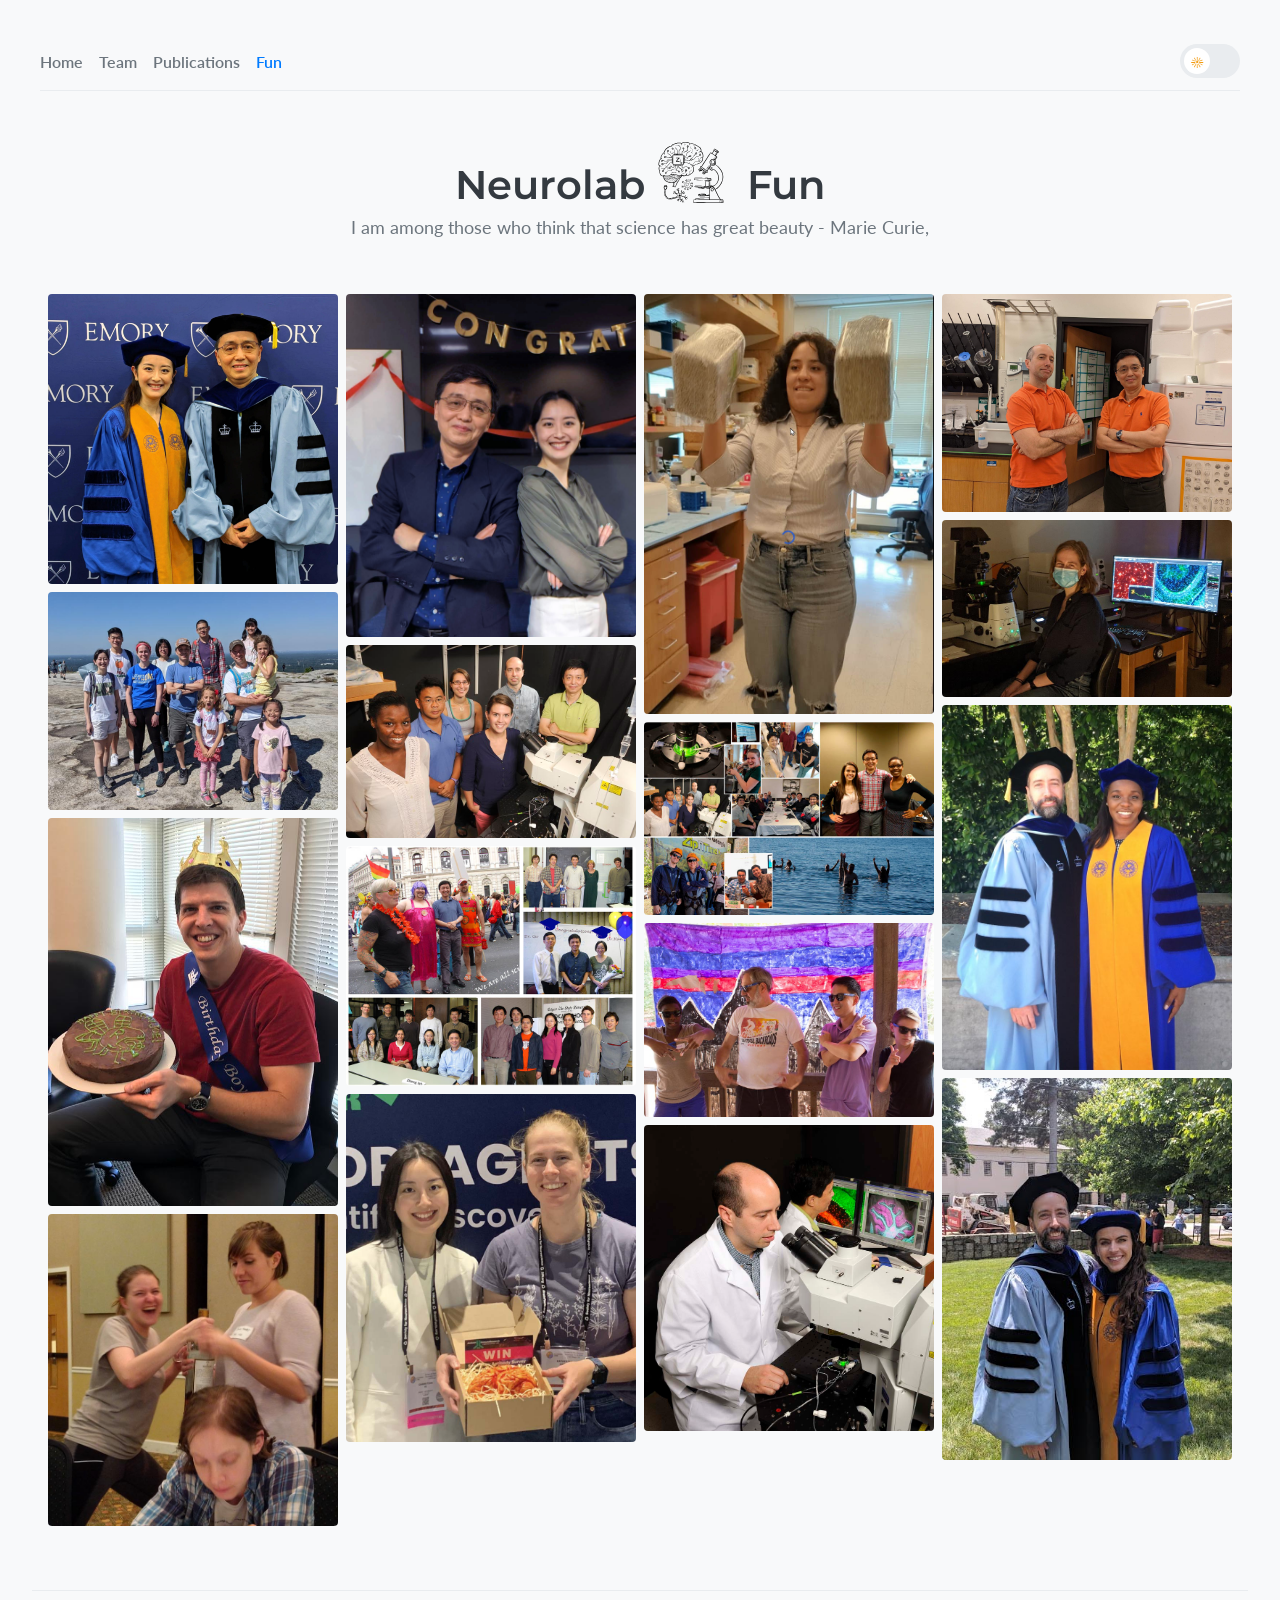
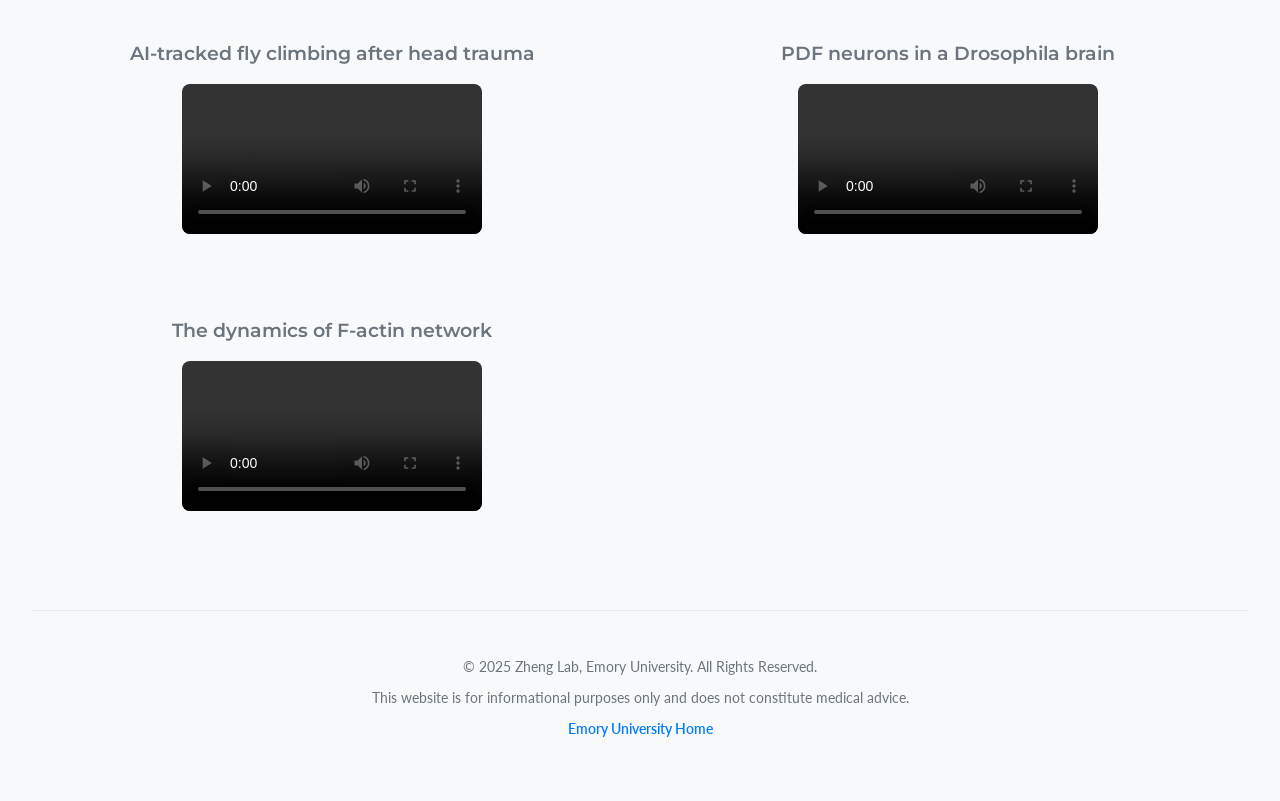
==== gallery.html @ 77c51990 "Final for sure" ====
<!DOCTYPE html>
<html lang="en">
  <head>
    <meta charset="UTF-8" />
    <meta name="viewport" content="width=device-width, initial-scale=1.0" />
    <title>Neurolab at Emory University</title>

    <!-- Link to the external stylesheet -->
    <link rel="stylesheet" href="assets/style.css" />

    <link rel="preconnect" href="https://fonts.googleapis.com" />
    <link rel="preconnect" href="https://fonts.gstatic.com" crossorigin />
    <link
      href="https://fonts.googleapis.com/css2?family=Lato:wght@400;700&family=Montserrat:wght@400;600&display=swap"
      rel="stylesheet"
    />
  </head>
  <body>
    <!-- NEW, COMPACT NAVIGATION HEADER -->
    <nav class="main-nav">
      <div class="nav-links">
        <a href="index.html">Home</a>
        <a href="team.html">Team</a>
        <a href="publications.html">Publications</a>
        <a href="gallery.html" class="active">Fun</a>
      </div>
      <div class="theme-switch-wrapper">
        <label class="theme-switch" for="checkbox">
          <input type="checkbox" id="checkbox" />
          <div class="slider round"></div>
        </label>
      </div>
    </nav>
    <!-- SIMPLIFIED PAGE HEADER -->
    <header class="page-header">
      <h1>
        Neurolab
        <img
          src="/pics/logo-dark.svg"
          alt="lab logo"
          id="logo-image"
          style="height: 70px; vertical-align: bottom; margin-right: 10px"
        />
        Fun
      </h1>
      <p class="subtitle">
        I am among those who think that science has great beauty - Marie
        Curie,
      </p>
    </header>

    <!-- Main Content Area -->
    <main>
      <!-- Photo Grid from your old file -->
      <div class="gallery-row">
        <div class="gallery-column">
          <img src="pics/fun/Sherry-PhD.jpg" alt="Sherry Ye PhD" />
          <img src="pics/fun/Lab-mountain2021.jpg" alt="team building" />
          <img src="pics/fun/Joe-Bday.jpg" alt="Joe Behnke birthday" />
          <img src="pics/fun/Pollitt-best.jpg" alt="NS retreat" />
          <!-- <img
            src="pics/fun/Kate-Sherry-SfN.jpg"
            alt="Kate poster at SfN2022"
          /> -->
        </div>
        <div class="gallery-column">
          <img src="pics/fun/Sherry-defense.jpg" alt="Sherry Ye defense" />
          <img src="pics/fun/Zhenglab-emory.jpg" alt="Zheng lab team 2013" />
          <!-- <img
            src="pics/fun/Julia-return2022.jpg"
            alt="Julia Omotade returns 2022"
          /> -->
          <img src="pics/fun/jersey-time.jpg" alt="Zheng lab - Jersey years" />
          <img
            src="pics/fun/Kate-Sherry-SfN2.jpg"
            alt="Kate and Sherry at SfN2022"
          />
        </div>
        <div class="gallery-column">
          <img
            src="pics/fun/Steen-lifting.jpg"
            alt="Shuristeen does the lifting"
          />
          <img src="pics/fun/Emory-fun.jpg" alt="Zheng lab - Emory years" />
          <img src="pics/fun/Julia-amanda-me.jpg" alt="BCDB retreat 2011" />
          <!-- <img src="pics/fun/J-Z.jpg" alt="James being cool" /> -->
          <img src="pics/fun/Ken-James-scope.jpg" alt="Ken at 2P scope" />
        </div>
        <div class="gallery-column">
          <img src="pics/fun/Ken-vs-James.jpg" alt="Orange county" />
          <img src="pics/fun/Kate-Hardin working.jpg" alt="Kate at the scope" />
          <!--<img
            src="pics/fun/Bettina-James.jpg"
            alt="James and Bettina at Chile meeting 2019"
          /> -->
          <img
            src="pics/fun/commence-Julia.jpg"
            alt="Julia Omotade commencement"
          />
          <img
            src="pics/fun/commence-amanda.jpg"
            alt="Amanda York Commencement"
          />
        </div>
      </div>

      <!-- Video Section -->
      <div class="video-section">
        <div class="video-grid">
          <div class="video-wrapper">
            <h3>AI-tracked fly climbing after head trauma</h3>
            <video controls>
              <source src="video/Flies-tracked.mp4" type="video/mp4" />
              Your browser does not support the video tag.
            </video>
          </div>
          <div class="video-wrapper">
            <h3>PDF neurons in a Drosophila brain</h3>
            <video controls>
              <source src="video/PDF-3D_540p.mp4" type="video/mp4" />
              Your browser does not support the video tag.
            </video>
          </div>
          <div class="video-wrapper">
            <h3>The dynamics of F-actin network</h3>
            <video controls>
              <source src="video/3D-SIM.mp4" type="video/mp4" />
              Your browser does not support the video tag.
            </video>
          </div>
      </div>
    </main>
    <!-- JavaScript for theme switching -->
    <script>
      document.addEventListener("DOMContentLoaded", () => {
        const toggleSwitch = document.querySelector(
          '.theme-switch input[type="checkbox"]'
        );

        // MODIFICATION 2: Find the logo image element
        const logoImage = document.getElementById("logo-image");

        function setTheme(theme) {
          if (theme === "dark") {
            document.documentElement.setAttribute("data-theme", "dark");
            toggleSwitch.checked = true;
            // Change the logo to the light version for dark backgrounds
            if (logoImage) logoImage.src = "pics/logo-light.svg";
          } else {
            document.documentElement.setAttribute("data-theme", "light");
            toggleSwitch.checked = false;
            // Change the logo to the dark version for light backgrounds
            if (logoImage) logoImage.src = "pics/logo-dark.svg";
          }
        }
        function switchTheme(e) {
          const newTheme = e.target.checked ? "dark" : "light";
          setTheme(newTheme);
          localStorage.setItem("theme", newTheme);
        }
        toggleSwitch.addEventListener("change", switchTheme, false);
        const savedTheme = localStorage.getItem("theme");
        const systemPrefersDark = window.matchMedia(
          "(prefers-color-scheme: dark)"
        ).matches;
        if (savedTheme) {
          setTheme(savedTheme);
        } else {
          setTheme(systemPrefersDark ? "dark" : "light");
        }
        window
          .matchMedia("(prefers-color-scheme: dark)")
          .addEventListener("change", (e) => {
            if (!localStorage.getItem("theme")) {
              setTheme(e.matches ? "dark" : "light");
            }
          });
      });
    </script>
    
    <!-- Your standard footer -->
    <footer>
      <div class="footer-content">
        <p>&copy; 2025 Zheng Lab, Emory University. All Rights Reserved.</p>
        <p>
          This website is for informational purposes only and does not
          constitute medical advice.
        </p>
        <a
          href="https://www.emory.edu"
          target="_blank"
          rel="noopener noreferrer"
          >Emory University Home</a
        >
      </div>
    </footer>

    <!-- Your standard script -->
    <script>
      // ... (The same theme-switcher script from your other pages) ...
    </script>
  </body>
</html>
---- assets/style.css ----
/* --- 1. CSS VARIABLES FOR THEMES --- */
:root {
  /* Light Mode (Default) */
  --bg-color: #f8f9fa;
  --text-color: #343a40;
  --card-bg-color: #ffffff;
  --card-shadow: 0 4px 15px rgba(0, 0, 0, 0.07);
  --card-hover-shadow: 0 8px 25px rgba(0, 0, 0, 0.1);
  --subtitle-color: #6c757d;
  --tag-bg-color: #e9ecef;
  --tag-text-color: #495057;
  --link-color: #007bff;
  --toggle-bg: #e9ecef;
  --toggle-fg: #ffffff;
  --sun-color: #f39c12;
  --moon-color: #6c757d;
}

[data-theme="dark"] {
  /* Dark Mode */
  --bg-color: #121212;
  --text-color: #e0e0e0;
  --card-bg-color: #1e1e1e;
  --card-shadow: 0 4px 15px rgba(0, 0, 0, 0.2);
  --card-hover-shadow: 0 8px 25px rgba(0, 0, 0, 0.3);
  --subtitle-color: #888;
  --tag-bg-color: #333;
  --tag-text-color: #bbb;
  --link-color: #87ceeb; /* Sky Blue */
  --toggle-bg: #333;
  --toggle-fg: #121212;
  --sun-color: #e0e0e0;
  --moon-color: #f1c40f;
}

/* --- 2. GENERAL STYLES --- */
html {
  box-sizing: border-box;
  scroll-behavior: smooth;
}
*,
*::before,
*::after {
  box-sizing: inherit;
}

body {
  font-family: "Lato", sans-serif;
  background-color: var(--bg-color);
  color: var(--text-color);
  margin: 0;
  padding: 2rem;
  transition: background-color 0.3s ease, color 0.3s ease;
}

h1,
h2,
h3 {
  font-family: "Montserrat", sans-serif;
  font-weight: 600;
}

/* --- NAVIGATION HEADER STYLES --- */
.main-nav {
  display: flex;
  justify-content: space-between;
  align-items: center;
  max-width: 1200px;
  margin: 0 auto 3rem auto;
  padding: 0.75rem 0;
  border-bottom: 1px solid var(--tag-bg-color);
}

.nav-links {
  display: flex;
  gap: 1rem;
}

.nav-links a {
  text-decoration: none;
  color: var(--subtitle-color);
  font-weight: 600;
  font-size: 1rem;
  transition: color 0.2s ease;
}

.nav-links a:hover {
  color: var(--link-color);
}

.nav-links a.active {
  color: var(--link-color);
}

/* --- HEADER AND LAYOUT --- */
.page-header {
  text-align: center;
  margin-bottom: 3rem;
}

.page-header h1 {
  font-size: 2.5rem;
  margin-bottom: 0.5rem;
}

.page-header .subtitle {
  font-size: 1.1rem;
  color: var(--subtitle-color);
  max-width: 600px;
  margin: 0 auto;
}

/* --- GRID STYLES (FOR BOTH PAGES) --- */
.research-grid,
.team-grid {
  display: grid;
  gap: 2rem;
  max-width: 1200px;
  margin: 0 auto;
}

.research-grid {
  grid-template-columns: repeat(3, 1fr);
}

.team-grid {
  grid-template-columns: repeat(4, 1fr);
}

/* --- CARD STYLES --- */

/* Research Page Card */
.project-card {
  background-color: var(--card-bg-color);
  border-radius: 8px;
  box-shadow: var(--card-shadow);
  overflow: hidden;
  display: flex;
  flex-direction: column;
  transition: transform 0.3s ease, box-shadow 0.3s ease,
    background-color 0.3s ease;
}

.project-card:hover {
  transform: scale(1.03);
  box-shadow: var(--card-hover-shadow);
}

.project-card img {
  width: 100%;
  height: 225px;
  object-fit: cover;
  filter: brightness(0.95);
}

.project-card .card-content {
  padding: 1.5rem;
  display: flex;
  flex-direction: column;
  flex-grow: 1;
}

.project-card .project-title {
  font-size: 1.25rem;
  margin-top: 0;
  margin-bottom: 0.75rem;
}

.project-card .project-summary {
  font-size: 1rem;
  line-height: 1.6;
  color: var(--subtitle-color);
  flex-grow: 1;
}

.project-card .tags {
  margin-top: 1rem;
  margin-bottom: 1.5rem;
}

.project-card .tag {
  display: inline-block;
  background-color: var(--tag-bg-color);
  color: var(--tag-text-color);
  padding: 0.3rem 0.6rem;
  border-radius: 4px;
  font-size: 0.8rem;
  margin-right: 0.5rem;
  margin-bottom: 0.5rem;
}

.project-card .learn-more {
  color: var(--link-color);
  text-decoration: none;
  font-weight: 700;
  align-self: flex-end;
}

.project-card .learn-more:hover {
  text-decoration: underline;
}

/* Team Page Card */
.team-card {
  background-color: var(--card-bg-color);
  border-radius: 8px;
  box-shadow: var(--card-shadow);
  text-align: center;
  padding: 1.5rem;
  transition: transform 0.3s ease, box-shadow 0.3s ease,
    background-color 0.3s ease;
}

.team-card:hover {
  transform: scale(1.05);
  box-shadow: var(--card-hover-shadow);
}

/* --- MODIFIED FOR RESPONSIVENESS --- */
.team-card img {
  width: 90%; /* Use a percentage to allow shrinking */
  max-width: 140px; /* Set a max-width to prevent it getting too big */
  aspect-ratio: 5/5; /* Use aspect-ratio for a consistent oval shape (width/height) */
  border-radius: 40%;
  object-fit: cover;
  margin: 0 auto 1rem auto; /* Use auto margin to center the image */
  border: 3px solid var(--bg-color);
  display: block;
}

.team-card .name {
  font-size: 1.2rem;
  margin: 0;
}

.team-card .title {
  font-size: 0.9rem;
  color: var(--link-color);
  margin-top: 0.25rem;
}

.detailed-content {
  padding-top: 2rem;
  padding-left: 1rem;
  padding-right: 1rem;
  padding-bottom: 2rem;
  max-width: 1200px;  /* Same width as the other parts */
  margin: 0 auto; /* This will place the content in the center */
  background-color: var(--card-bg-color);
}
/* --- THEME TOGGLE SWITCH --- */
.theme-switch-wrapper {
  display: flex;
  align-items: center;
}

.theme-switch {
  display: inline-block;
  height: 34px;
  position: relative;
  width: 60px;
}

.theme-switch input {
  display: none;
}

.slider {
  background-color: var(--toggle-bg);
  bottom: 0;
  cursor: pointer;
  left: 0;
  position: absolute;
  right: 0;
  top: 0;
  transition: 0.4s;
  border-radius: 34px;
}

.slider:before {
  background-color: var(--toggle-fg);
  bottom: 4px;
  content: "";
  height: 26px;
  left: 4px;
  position: absolute;
  transition: 0.4s;
  width: 26px;
  border-radius: 50%;
  display: flex;
  align-items: center;
  justify-content: center;
  font-size: 16px;
}

.slider:before {
  content: "☀️";
  color: var(--sun-color);
}
input:checked + .slider:before {
  content: "🌙";
  color: var(--moon-color);
}
input:checked + .slider {
  background-color: var(--toggle-bg);
}
input:checked + .slider:before {
  transform: translateX(26px);
}

/* --- NEW: GALLERY STYLES --- */
.gallery-row {
  display: flex;
  flex-wrap: wrap;
  padding: 0 4px;
  max-width: 1200px;
  margin: 0 auto;
}

.gallery-column {
  flex: 25%;
  max-width: 25%;
  padding: 0 4px;
}

.gallery-column img {
  margin-top: 8px;
  vertical-align: middle;
  width: 100%;
  border-radius: 4px; /* Added for consistency */
}

.video-section {
  text-align: center;
  margin-top: 4rem;
  padding-top: 2rem;
  border-top: 1px solid var(--tag-bg-color);
}

.video-grid {
  display: grid;
  grid-template-columns: repeat(2, 1fr);
  gap: 2rem;
  max-width: 1200px;
  margin: 0 auto;
}

.video-wrapper {
  margin-bottom: 2rem;
}

.video-wrapper h3 {
  color: var(--subtitle-color);
}

.video-wrapper video {
  max-width: 100%;
  height: auto;
  border-radius: 8px;
}

/* --- RESPONSIVE DESIGN --- */
@media (max-width: 992px) {
  .research-grid {
    grid-template-columns: repeat(2, 1fr);
  }
  .team-grid {
    grid-template-columns: repeat(3, 1fr);
  }
}

@media (max-width: 768px) {
  body {
    padding: 1rem;
  }
  .page-header h1 {
    font-size: 2rem;
  }
  .research-grid {
    grid-template-columns: 1fr;
  }
  .team-grid {
    grid-template-columns: repeat(2, 1fr);
    gap: 1rem;
  }
  .main-nav {
    padding: 0.5rem 0;
  }
  .nav-links {
    gap: 1rem;
  }
  .nav-links a {
    font-size: 0.9rem;
  }
  /* Gallery responsive */
  .gallery-column {
    flex: 50%;
    max-width: 50%;
  }
  /* Make videos stack on mobile -> one column */
  .video-grid {
    grid-template-columns: 1fr;
  }
}

@media (max-width: 600px) {
  .gallery-column {
    flex: 100%;
    max-width: 100%;
  }
}

/* --- FOOTER STYLES --- */
footer {
  text-align: center;
  margin-top: 4rem;
  padding: 2rem;
  border-top: 1px solid var(--tag-bg-color);
  color: var(--subtitle-color);
  font-size: 0.9rem;
}

.footer-content {
  max-width: 1200px;
  margin: 0 auto;
}

footer a {
  color: var(--link-color);
  text-decoration: none;
  font-weight: 600;
}

footer a:hover {
  text-decoration: underline;
}
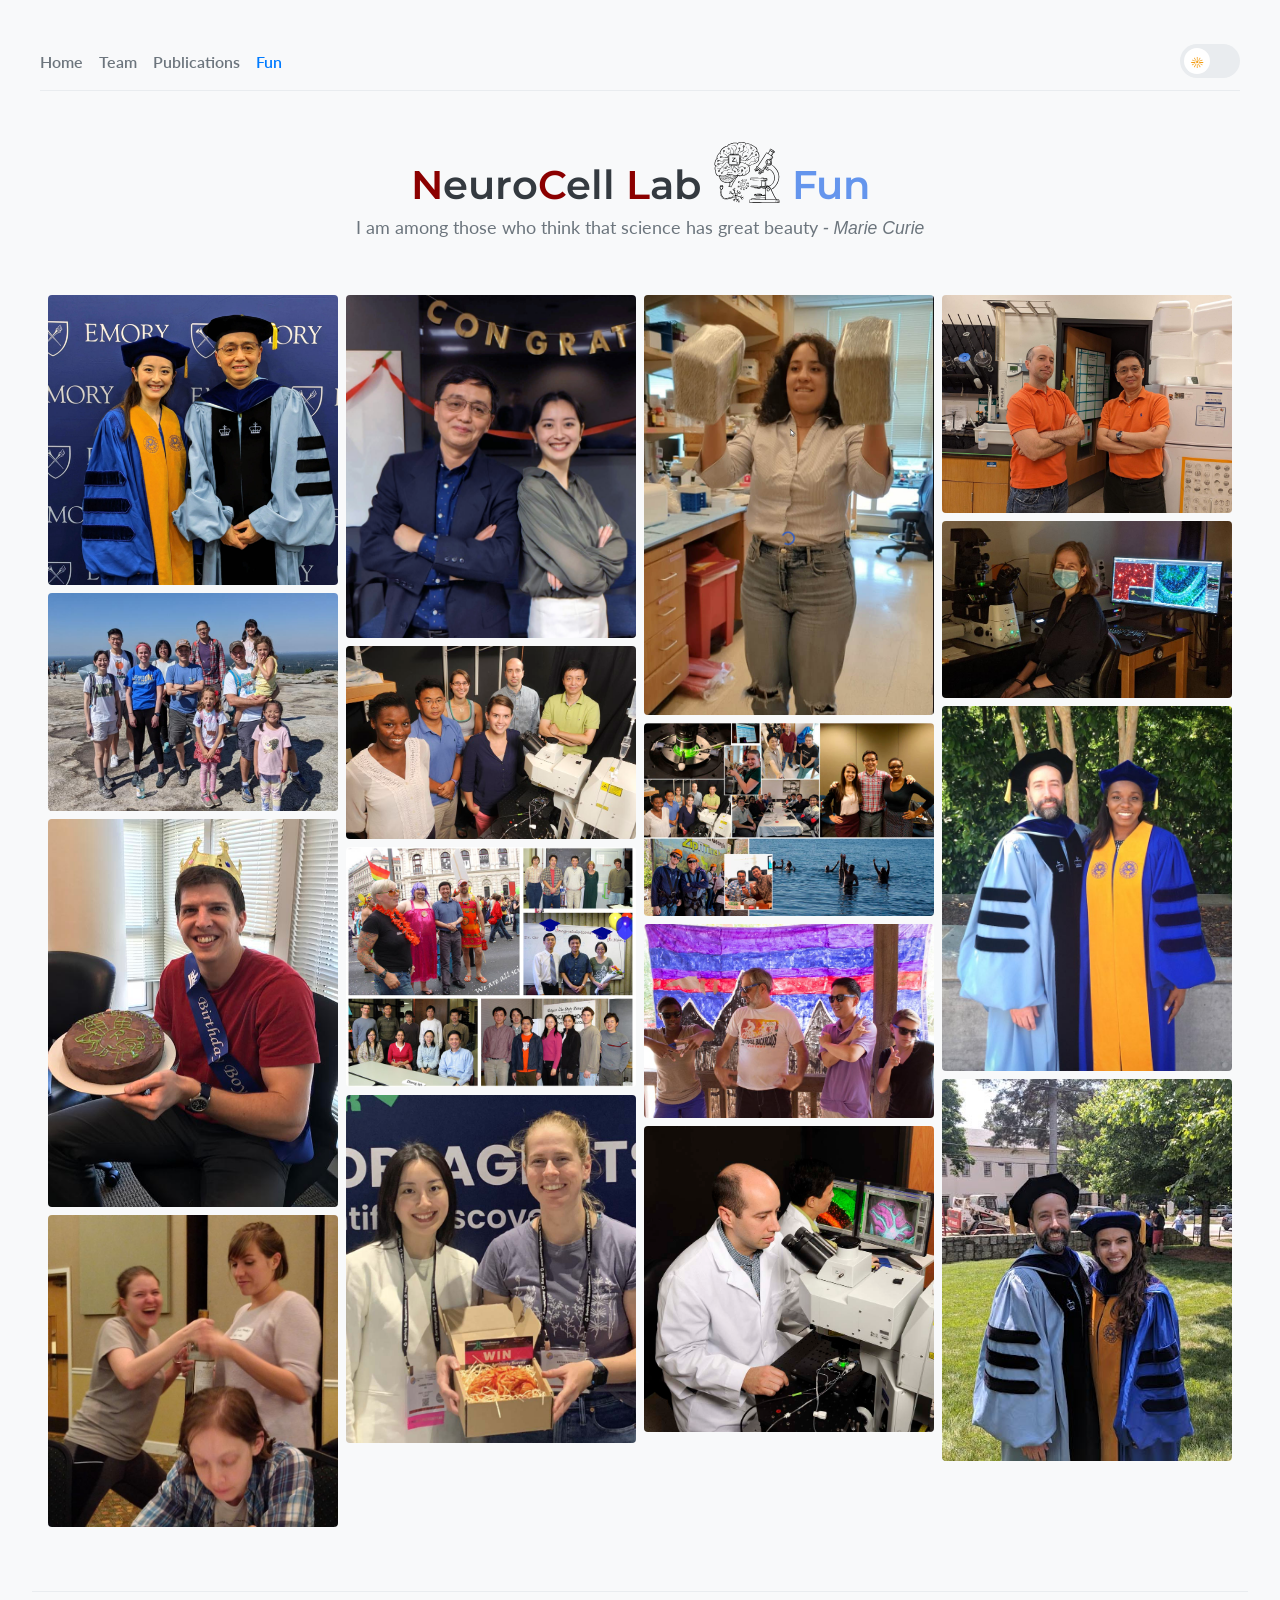
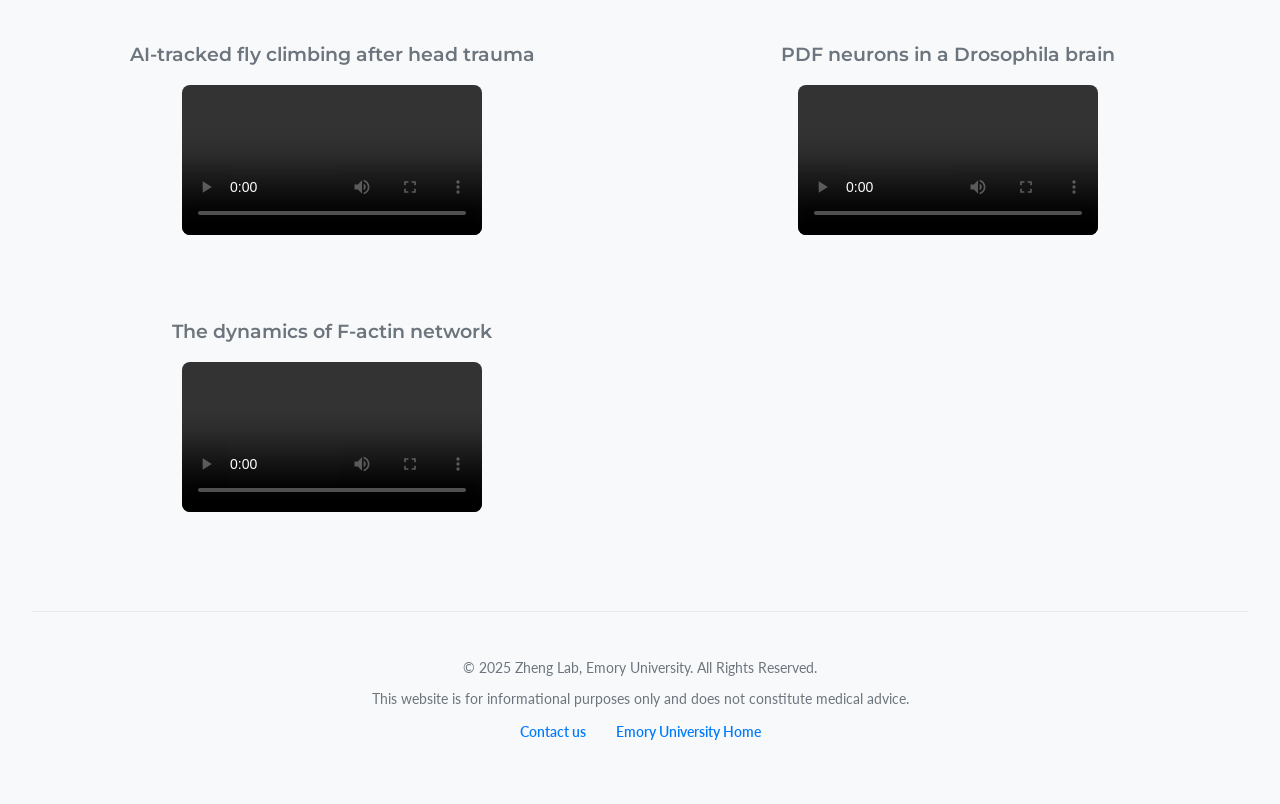
==== commit ed34217d: "Finalized changes for different lab name" ====
--- a/gallery.html
+++ b/gallery.html
@@ -3,7 +3,15 @@
   <head>
     <meta charset="UTF-8" />
     <meta name="viewport" content="width=device-width, initial-scale=1.0" />
-    <title>Neurolab at Emory University</title>
+    <script>
+      (function() {
+        // Check for a saved theme in localStorage, or check the OS preference
+        const theme = localStorage.getItem('theme') || (window.matchMedia('(prefers-color-scheme: dark)').matches ? 'dark' : 'light');
+        // Apply the theme to the <html> element immediately
+        document.documentElement.setAttribute('data-theme', theme);
+      })();
+    </script>
+    <title>NeuroCell Lab at Emory University</title>
 
     <!-- Link to the external stylesheet -->
     <link rel="stylesheet" href="assets/style.css" />
@@ -33,19 +41,9 @@
     </nav>
     <!-- SIMPLIFIED PAGE HEADER -->
     <header class="page-header">
-      <h1>
-        Neurolab
-        <img
-          src="/pics/logo-dark.svg"
-          alt="lab logo"
-          id="logo-image"
-          style="height: 70px; vertical-align: bottom; margin-right: 10px"
-        />
-        Fun
-      </h1>
+      <h1><span style="color: darkred;">N</span>euro<span style="color: darkred;">C</span>ell <span style="color: darkred;">L</span>ab <img src="/pics/logo-dark.svg" alt="lab logo" id="logo-image" style="height: 70px; vertical-align: bottom; margin-right: 10px;"><span style="color: cornflowerblue; ">Fun</span></h1>
       <p class="subtitle">
-        I am among those who think that science has great beauty - Marie
-        Curie,
+        I am among those who think that science has great beauty <span style="font-style: italic;"> - Marie Curie </span>
       </p>
     </header>
 
@@ -130,53 +128,60 @@
           </div>
       </div>
     </main>
-    <!-- JavaScript for theme switching -->
-    <script>
-      document.addEventListener("DOMContentLoaded", () => {
-        const toggleSwitch = document.querySelector(
-          '.theme-switch input[type="checkbox"]'
-        );
-
-        // MODIFICATION 2: Find the logo image element
-        const logoImage = document.getElementById("logo-image");
-
-        function setTheme(theme) {
-          if (theme === "dark") {
-            document.documentElement.setAttribute("data-theme", "dark");
-            toggleSwitch.checked = true;
-            // Change the logo to the light version for dark backgrounds
-            if (logoImage) logoImage.src = "pics/logo-light.svg";
-          } else {
-            document.documentElement.setAttribute("data-theme", "light");
-            toggleSwitch.checked = false;
-            // Change the logo to the dark version for light backgrounds
-            if (logoImage) logoImage.src = "pics/logo-dark.svg";
-          }
+
+    <!-- Simplified JavaScript for theme switching only -->
+    <!-- This version will still prioritize a user's manual click, -->
+    <!-- but it will also react if a new visitor changes their OS theme -->
+    <!-- while the page is open.  However, if the user clicks the theme switch -->
+    <!-- the choice will be saved and be sticky -->
+    <!-- it was further modified to eliminate theme flash during loarding -->
+
+<script>
+    document.addEventListener('DOMContentLoaded', () => {
+        const toggleSwitch = document.querySelector('.theme-switch input[type="checkbox"]');
+        const logoImage = document.getElementById('logo-image');
+
+        // Central function to update all visual elements based on a theme
+        function syncVisuals(theme) {
+            toggleSwitch.checked = (theme === 'dark');
+            if (logoImage) {
+                logoImage.src = theme === 'dark' ? 'pics/logo-light.svg' : 'pics/logo-dark.svg';
+            }
         }
-        function switchTheme(e) {
-          const newTheme = e.target.checked ? "dark" : "light";
-          setTheme(newTheme);
-          localStorage.setItem("theme", newTheme);
+        
+        // Central function to apply a theme to the document
+        function applyTheme(theme) {
+            document.documentElement.setAttribute('data-theme', theme);
+            syncVisuals(theme);
         }
-        toggleSwitch.addEventListener("change", switchTheme, false);
-        const savedTheme = localStorage.getItem("theme");
-        const systemPrefersDark = window.matchMedia(
-          "(prefers-color-scheme: dark)"
-        ).matches;
-        if (savedTheme) {
-          setTheme(savedTheme);
-        } else {
-          setTheme(systemPrefersDark ? "dark" : "light");
+
+        // Handles what happens when a user manually clicks the toggle
+        function handleToggleClick(e) {
+            const newTheme = e.target.checked ? 'dark' : 'light';
+            localStorage.setItem('theme', newTheme); // Save the manual choice
+            applyTheme(newTheme);
         }
-        window
-          .matchMedia("(prefers-color-scheme: dark)")
-          .addEventListener("change", (e) => {
-            if (!localStorage.getItem("theme")) {
-              setTheme(e.matches ? "dark" : "light");
+
+        // --- Event Listeners ---
+
+        // 1. Listen for clicks on the toggle
+        toggleSwitch.addEventListener('change', handleToggleClick);
+
+        // 2. THIS IS THE MERGED UPGRADE: Listen for real-time OS theme changes
+        window.matchMedia('(prefers-color-scheme: dark)').addEventListener('change', (e) => {
+            // Only apply the change if the user has NOT made a manual choice
+            if (!localStorage.getItem('theme')) {
+                const newTheme = e.matches ? 'dark' : 'light';
+                applyTheme(newTheme);
             }
-          });
-      });
-    </script>
+        });
+
+        // --- Initial Sync on Page Load ---
+        // Get the current theme that the head script already set and sync the visuals
+        const currentTheme = document.documentElement.getAttribute('data-theme');
+        syncVisuals(currentTheme);
+    });
+</script>
     
     <!-- Your standard footer -->
     <footer>
@@ -186,12 +191,10 @@
           This website is for informational purposes only and does not
           constitute medical advice.
         </p>
-        <a
-          href="https://www.emory.edu"
-          target="_blank"
-          rel="noopener noreferrer"
-          >Emory University Home</a
-        >
+        <div class="footer-links">
+        <a href="mailto:neurolab.zheng@gmail.com">Contact us</a>
+        <a href="https://www.emory.edu" target="_blank" rel="noopener noreferrer">Emory University Home</a>
+        </div>
       </div>
     </footer>
 
--- a/assets/style.css
+++ b/assets/style.css
@@ -244,7 +244,7 @@
   padding-left: 1rem;
   padding-right: 1rem;
   padding-bottom: 2rem;
-  max-width: 1200px;  /* Same width as the other parts */
+  max-width: 1200px; /* Same width as the other parts */
   margin: 0 auto; /* This will place the content in the center */
   background-color: var(--card-bg-color);
 }
@@ -434,3 +434,21 @@
 footer a:hover {
   text-decoration: underline;
 }
+
+.footer-links {
+  display: flex; /* Aligns items in a row */
+  justify-content: center; /* Centers them horizontally */
+  margin-top: 1rem; /* Adds space between the text and the links */
+}
+
+.footer-links a {
+  margin: 0 15px; /* Add 15px of space to the left and right of each link */
+}
+
+/* Optional: specific mobile tweak to stack them on very small screens */
+@media (max-width: 600px) {
+  .footer-links {
+    flex-direction: column;
+    gap: 1rem;
+  }
+}
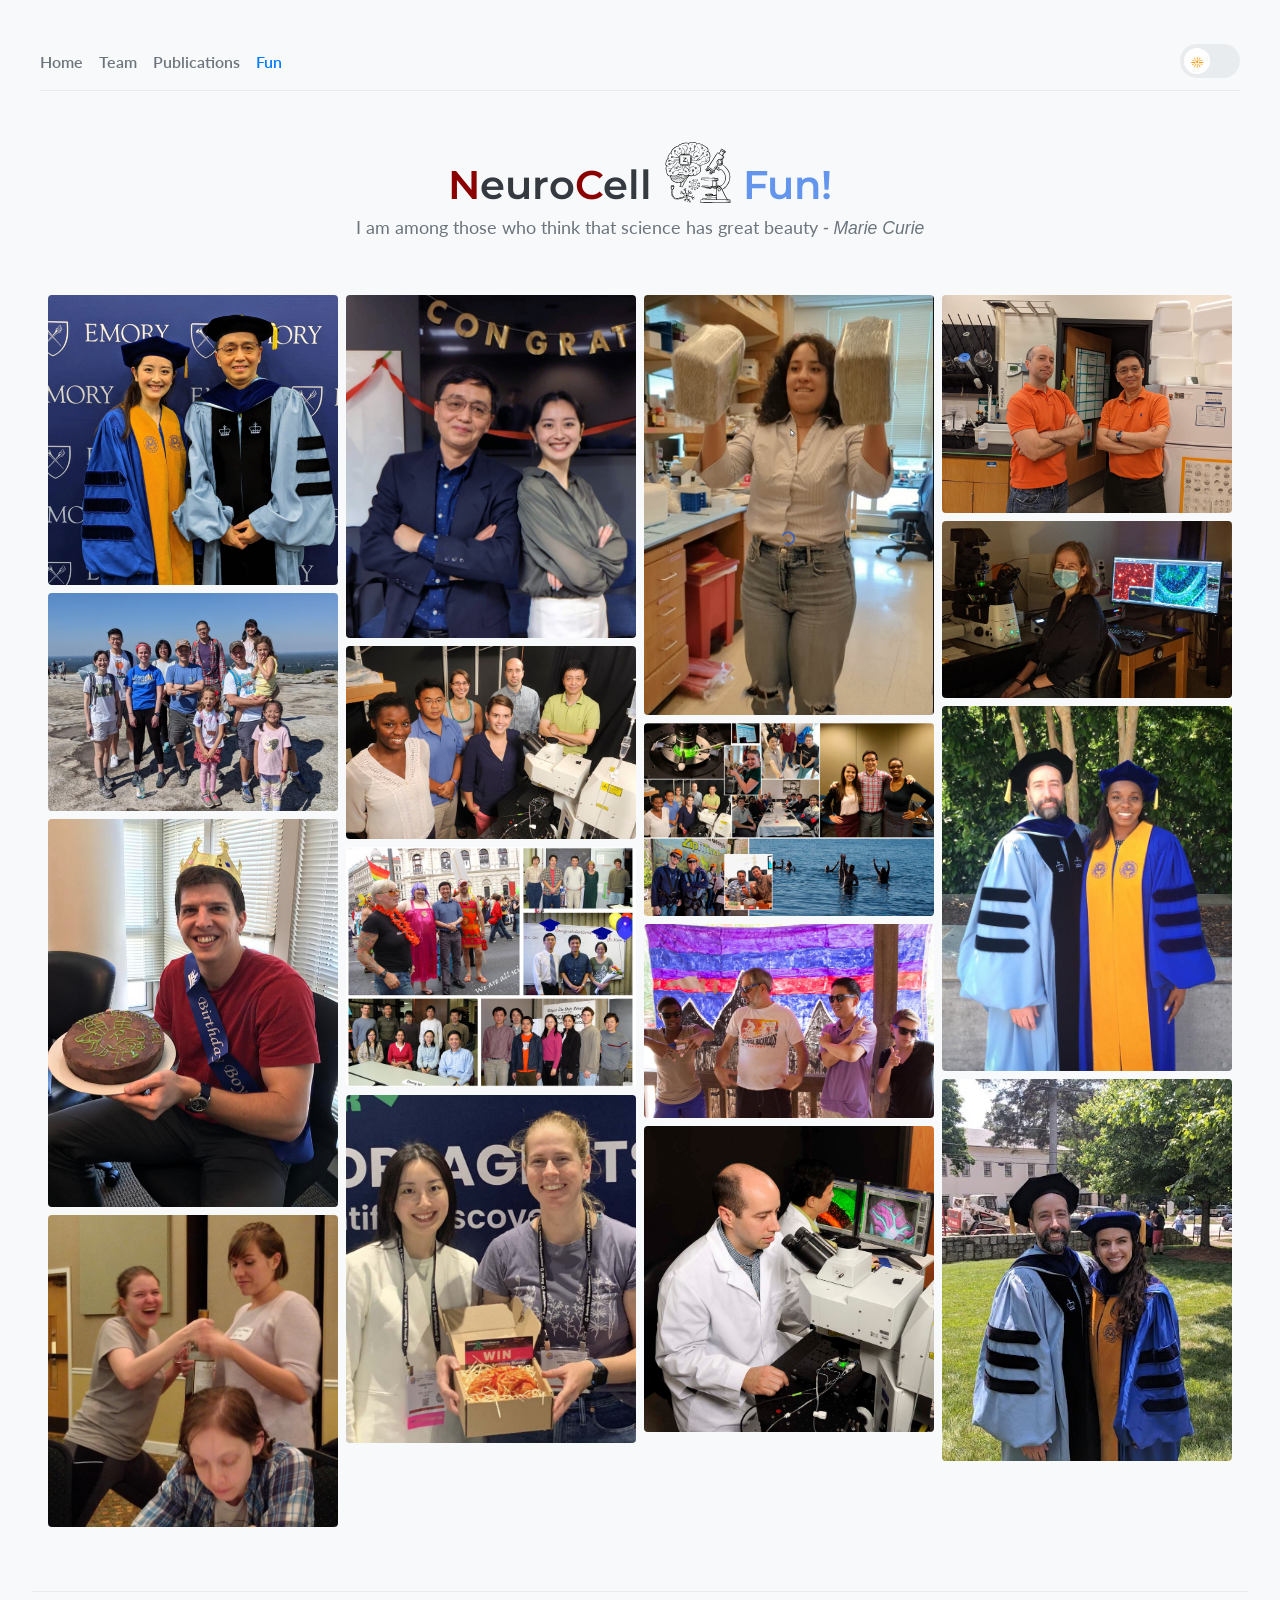
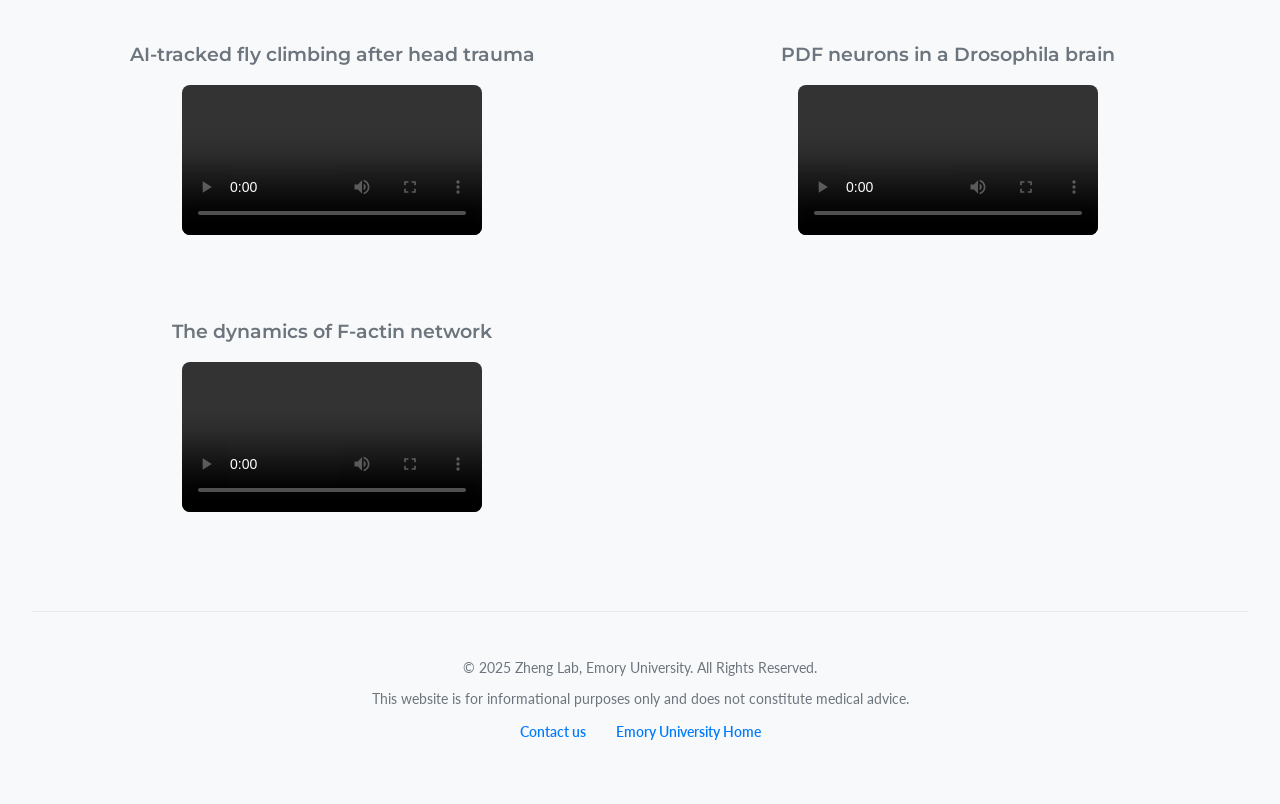
==== commit 1bc9257c: "minor tweaks" ====
--- a/gallery.html
+++ b/gallery.html
@@ -41,7 +41,7 @@
     </nav>
     <!-- SIMPLIFIED PAGE HEADER -->
     <header class="page-header">
-      <h1><span style="color: darkred;">N</span>euro<span style="color: darkred;">C</span>ell <span style="color: darkred;">L</span>ab <img src="/pics/logo-dark.svg" alt="lab logo" id="logo-image" style="height: 70px; vertical-align: bottom; margin-right: 10px;"><span style="color: cornflowerblue; ">Fun</span></h1>
+      <h1><span style="color: darkred;">N</span>euro<span style="color: darkred;">C</span>ell <img src="/pics/logo-dark.svg" alt="lab logo" id="logo-image" style="height: 70px; vertical-align: bottom; margin-right: 10px;"><span style="color: cornflowerblue; ">Fun!</span></h1>
       <p class="subtitle">
         I am among those who think that science has great beauty <span style="font-style: italic;"> - Marie Curie </span>
       </p>
